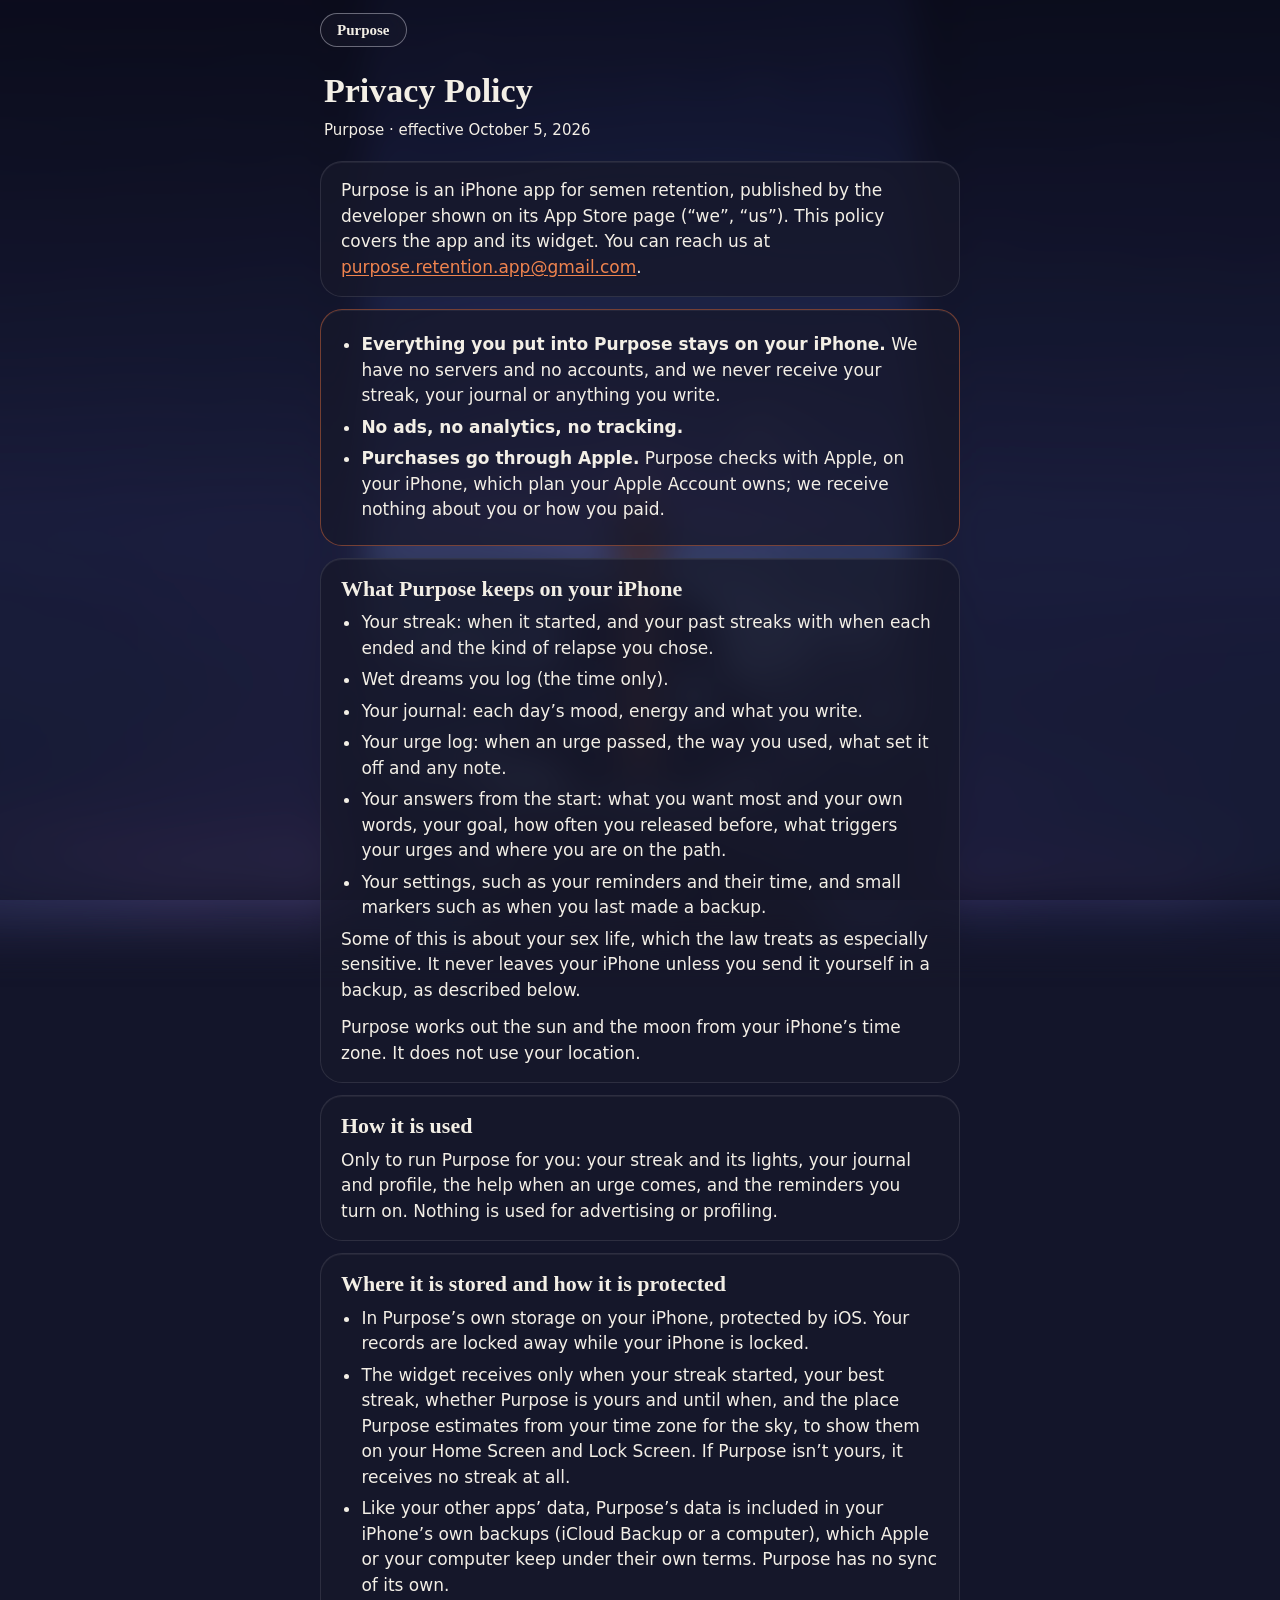
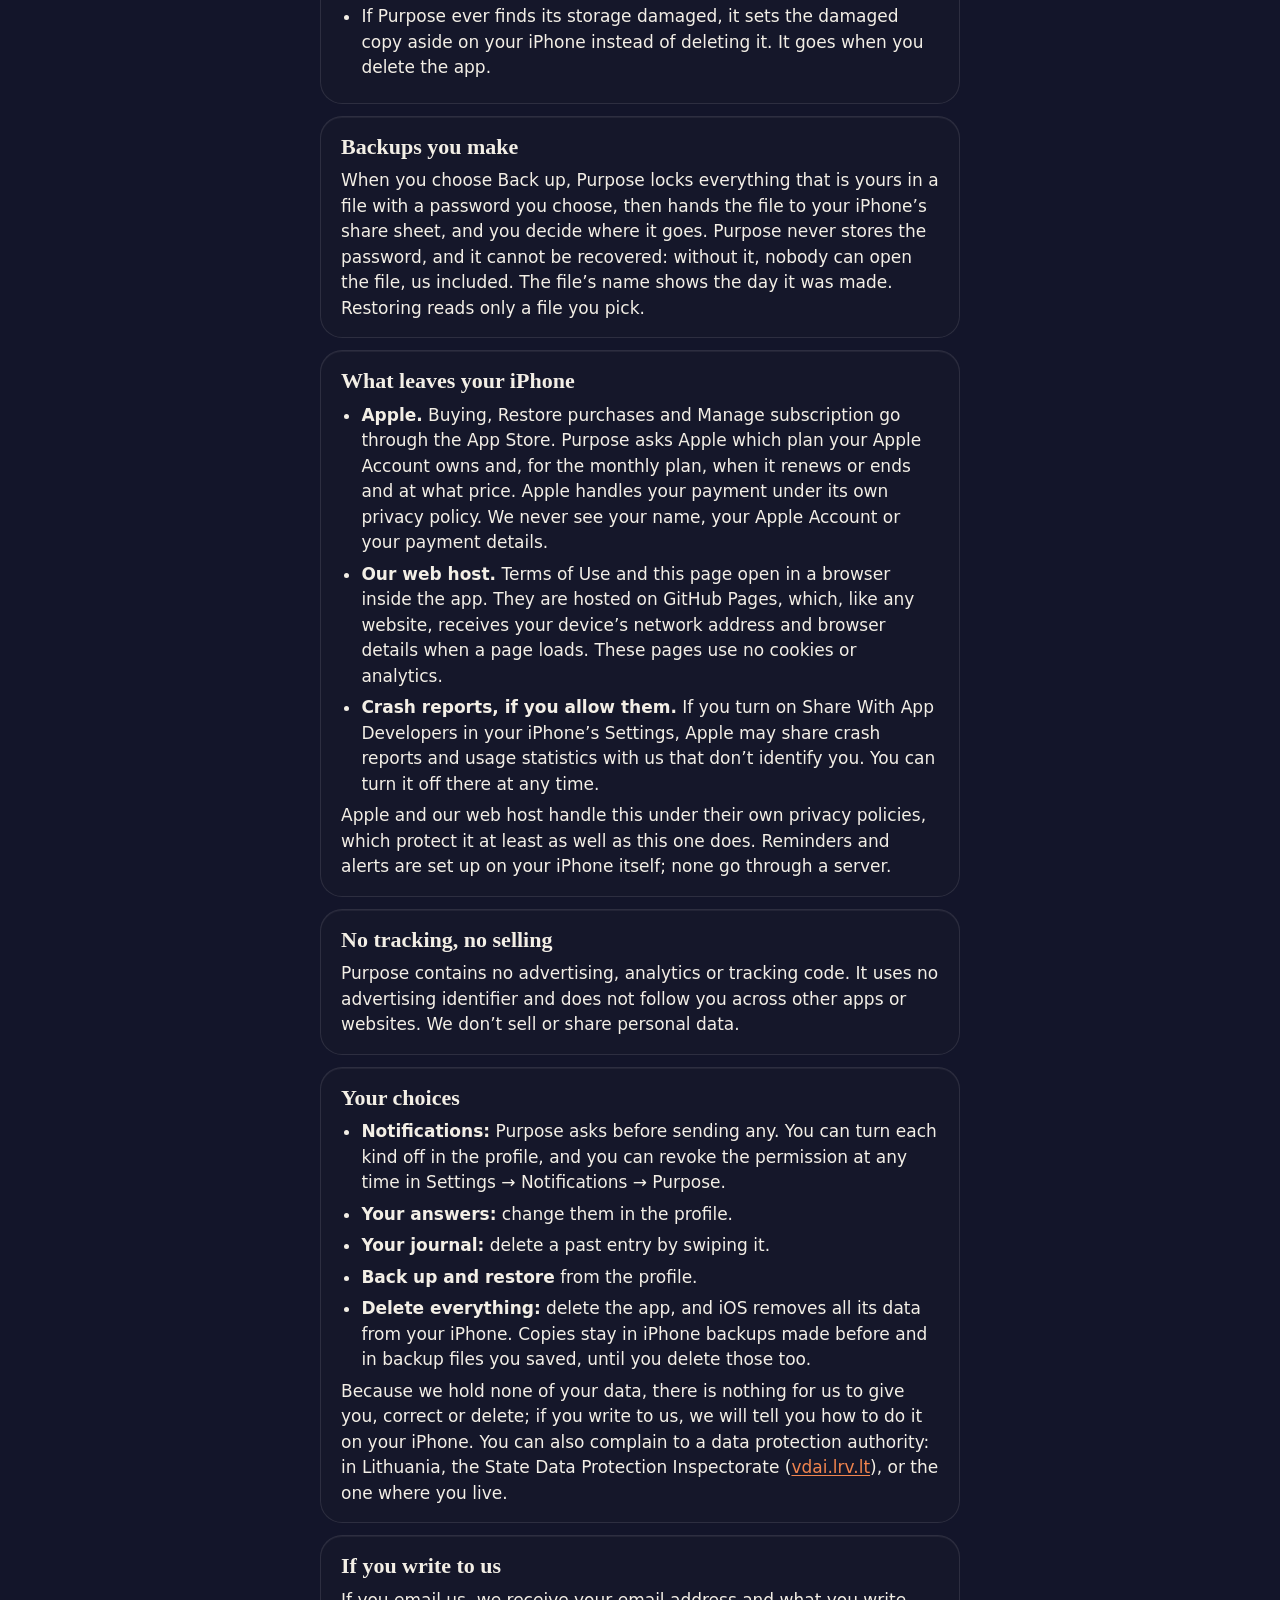
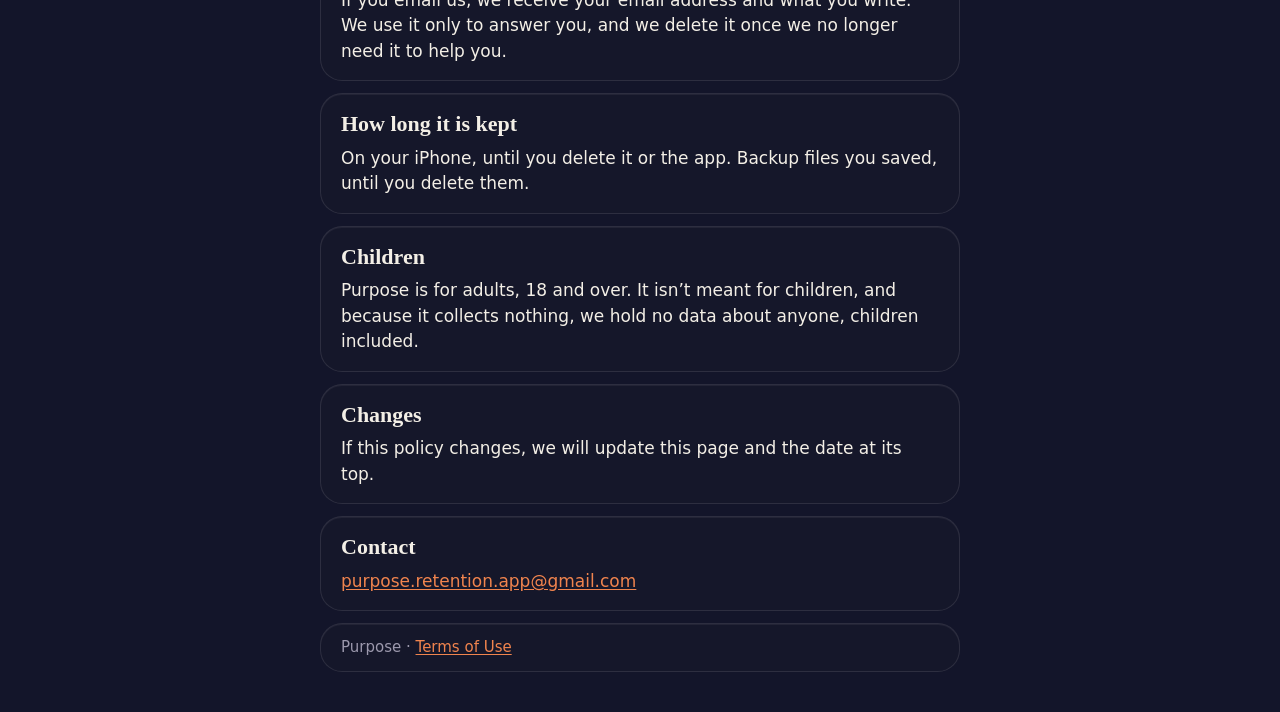
==== privacy.html @ eb676a59 "Purpose's website: home, Terms of Use and Privacy Policy" ====
<!doctype html>
<html lang="en">
<head>
<meta charset="utf-8">
<meta name="viewport" content="width=device-width, initial-scale=1, viewport-fit=cover">
<meta name="referrer" content="no-referrer">
<meta http-equiv="Content-Security-Policy" content="default-src 'none'; img-src 'self'; style-src 'self'; script-src 'self'; base-uri 'none'; form-action 'none'">
<meta name="theme-color" content="#9FC0E3">
<title>Privacy Policy · Purpose</title>
<link rel="stylesheet" href="assets/site.css">
<script src="assets/time.js"></script>
<script type="module" src="assets/still.js"></script>
</head>
<body>
<div class="scene scene--frosted" aria-hidden="true"></div>
<div class="frost" aria-hidden="true"></div>
<header class="page-top"><a class="capsule capsule--name" href="./"><span>Purpose</span></a></header>
<main class="page">
<h1>Privacy Policy</h1>
<p class="date">Purpose · effective October 5, 2026</p>

<div class="stack">
<div class="card">
<p>Purpose is an iPhone app for semen retention, published by the developer shown on its App Store page
(“we”, “us”). This policy covers the app and its widget. You can reach us at
<a href="mailto:purpose.retention.app@gmail.com">purpose.retention.app@gmail.com</a>.</p>
</div>

<div class="card card--accent">
<ul>
  <li><strong>Everything you put into Purpose stays on your iPhone.</strong> We have no servers and no accounts, and we
  never receive your streak, your journal or anything you write.</li>
  <li><strong>No ads, no analytics, no tracking.</strong></li>
  <li><strong>Purchases go through Apple.</strong> Purpose checks with Apple, on your iPhone, which plan your Apple
  Account owns; we receive nothing about you or how you paid.</li>
</ul>
</div>

<section class="card">
<h2>What Purpose keeps on your iPhone</h2>
<ul>
  <li>Your streak: when it started, and your past streaks with when each ended and the kind of relapse you chose.</li>
  <li>Wet dreams you log (the time only).</li>
  <li>Your journal: each day’s mood, energy and what you write.</li>
  <li>Your urge log: when an urge passed, the way you used, what set it off and any note.</li>
  <li>Your answers from the start: what you want most and your own words, your goal, how often you released before,
  what triggers your urges and where you are on the path.</li>
  <li>Your settings, such as your reminders and their time, and small markers such as when you last made a backup.</li>
</ul>
<p>Some of this is about your sex life, which the law treats as especially sensitive. It never leaves your iPhone unless
you send it yourself in a backup, as described below.</p>
<p>Purpose works out the sun and the moon from your iPhone’s time zone. It does not use your location.</p>
</section>

<section class="card">
<h2>How it is used</h2>
<p>Only to run Purpose for you: your streak and its lights, your journal and profile, the help when an urge comes, and
the reminders you turn on. Nothing is used for advertising or profiling.</p>
</section>

<section class="card">
<h2>Where it is stored and how it is protected</h2>
<ul>
  <li>In Purpose’s own storage on your iPhone, protected by iOS. Your records are locked away while your iPhone is
  locked.</li>
  <li>The widget receives only when your streak started, your best streak, whether Purpose is yours and until when,
  and the place Purpose estimates from your time zone for the sky, to show them on your Home Screen and Lock Screen.
  If Purpose isn’t yours, it receives no streak at all.</li>
  <li>Like your other apps’ data, Purpose’s data is included in your iPhone’s own backups (iCloud Backup or a computer),
  which Apple or your computer keep under their own terms. Purpose has no sync of its own.</li>
  <li>If Purpose ever finds its storage damaged, it sets the damaged copy aside on your iPhone instead of deleting it.
  It goes when you delete the app.</li>
</ul>
</section>

<section class="card">
<h2>Backups you make</h2>
<p>When you choose Back up, Purpose locks everything that is yours in a file with a password you choose, then hands the
file to your iPhone’s share sheet, and you decide where it goes. Purpose never stores the password, and it cannot be
recovered: without it, nobody can open the file, us included. The file’s name shows the day it was made. Restoring
reads only a file you pick.</p>
</section>

<section class="card">
<h2>What leaves your iPhone</h2>
<ul>
  <li><strong>Apple.</strong> Buying, Restore purchases and Manage subscription go through the App Store. Purpose asks
  Apple which plan your Apple Account owns and, for the monthly plan, when it renews or ends and at what price. Apple
  handles your payment under its own privacy policy. We never see your name, your Apple Account or your payment
  details.</li>
  <li><strong>Our web host.</strong> Terms of Use and this page open in a browser inside the app. They are hosted on
  GitHub Pages, which, like any website, receives your device’s network address and browser details when a page loads.
  These pages use no cookies or analytics.</li>
  <li><strong>Crash reports, if you allow them.</strong> If you turn on Share With App Developers in your iPhone’s
  Settings, Apple may share crash reports and usage statistics with us that don’t identify you. You can turn it off
  there at any time.</li>
</ul>
<p>Apple and our web host handle this under their own privacy policies, which protect it at least as well as this one
does. Reminders and alerts are set up on your iPhone itself; none go through a server.</p>
</section>

<section class="card">
<h2>No tracking, no selling</h2>
<p>Purpose contains no advertising, analytics or tracking code. It uses no advertising identifier and does not follow
you across other apps or websites. We don’t sell or share personal data.</p>
</section>

<section class="card">
<h2>Your choices</h2>
<ul>
  <li><strong>Notifications:</strong> Purpose asks before sending any. You can turn each kind off in the profile, and
  you can revoke the permission at any time in Settings → Notifications → Purpose.</li>
  <li><strong>Your answers:</strong> change them in the profile.</li>
  <li><strong>Your journal:</strong> delete a past entry by swiping it.</li>
  <li><strong>Back up and restore</strong> from the profile.</li>
  <li><strong>Delete everything:</strong> delete the app, and iOS removes all its data from your iPhone. Copies stay in
  iPhone backups made before and in backup files you saved, until you delete those too.</li>
</ul>
<p>Because we hold none of your data, there is nothing for us to give you, correct or delete; if you write to us, we will
tell you how to do it on your iPhone. You can also complain to a data protection authority: in Lithuania, the State Data
Protection Inspectorate (<a href="https://vdai.lrv.lt">vdai.lrv.lt</a>), or the one where you live.</p>
</section>

<section class="card">
<h2>If you write to us</h2>
<p>If you email us, we receive your email address and what you write. We use it only to answer you, and we delete it
once we no longer need it to help you.</p>
</section>

<section class="card">
<h2>How long it is kept</h2>
<p>On your iPhone, until you delete it or the app. Backup files you saved, until you delete them.</p>
</section>

<section class="card">
<h2>Children</h2>
<p>Purpose is for adults, 18 and over. It isn’t meant for children, and because it collects nothing, we hold no data
about anyone, children included.</p>
</section>

<section class="card">
<h2>Changes</h2>
<p>If this policy changes, we will update this page and the date at its top.</p>
</section>

<section class="card">
<h2>Contact</h2>
<p><a href="mailto:purpose.retention.app@gmail.com">purpose.retention.app@gmail.com</a></p>
</section>

<footer class="card card--foot">Purpose · <a href="terms">Terms of Use</a></footer>
</div>
</main>
</body>
</html>
---- assets/site.css ----
/* Purpose's pages: the app's scene behind, its glass and its type over it (PurposeDesign/Style). The tone follows
   the scene's time of day, set on <html> by time.js, not the system's appearance: light at dawn and by day, dark at
   dusk and at night. */

:root {
  --serif: ui-serif, "New York", Georgia, "Times New Roman", serif;
  --sans: -apple-system, BlinkMacSystemFont, system-ui, "Segoe UI", "Helvetica Neue", Arial, sans-serif;
  /* Palette.Tone: the interface's colours. */
  --text: #1c1b27;
  --muted: #5c596b;
  /* Links: the app's ember, deepened so 17px text keeps 4.5:1 on the glass over any part of the scene. */
  --link: #a4441a;
  --surface: #fbf8f2;
  --hairline: rgba(0, 0, 0, 0.08);
  /* Text set straight on the painting, and its soft glow (Palette.paintingInk, paintingShadow). */
  --ink: #10121f;
  --ink-glow: rgba(255, 255, 255, 0.6);
  /* The frost over the scene (the panels' ultraThinMaterial), the cards (purposeCard) and the small capsules. */
  --frost: rgba(243, 238, 228, 0.42);
  /* The home page's panel carries words straight on its frost, so it is tinted more deeply. */
  --panel: rgba(243, 238, 228, 0.62);
  --card: rgba(251, 248, 242, 0.78);
  --card-rim: rgba(255, 255, 255, 0.55);
  --accent-edge: rgba(194, 80, 27, 0.35);
  --capsule: rgba(255, 255, 255, 0.55);
  --capsule-hover: rgba(255, 255, 255, 0.72);
  --capsule-edge: rgba(60, 60, 67, 0.45);
  /* The sky before its art has loaded: top, horizon, ground. */
  --sky-top: #9fc0e3;
  --sky-low: #e0cfb4;
  --ground: #2a2723;
  color-scheme: light;
}

:root[data-tone="dark"] {
  --text: #f3efe6;
  --muted: #9c99ad;
  --link: #f0844e;
  --surface: #17182b;
  --hairline: rgba(255, 255, 255, 0.1);
  --ink: #fff;
  --ink-glow: rgba(0, 0, 0, 0.35);
  --frost: rgba(10, 11, 22, 0.45);
  --panel: rgba(10, 11, 22, 0.62);
  --card: rgba(23, 24, 43, 0.76);
  --card-rim: rgba(255, 255, 255, 0.06);
  --accent-edge: rgba(232, 112, 58, 0.45);
  --capsule: rgba(30, 30, 40, 0.42);
  --capsule-hover: rgba(50, 50, 64, 0.6);
  --capsule-edge: rgba(235, 235, 245, 0.4);
  --ground: #0a0b16;
  color-scheme: dark;
}

:root[data-phase="dawn"] { --sky-top: #6675ae; --sky-low: #daae9c; }
:root[data-phase="dusk"] { --sky-top: #47416e; --sky-low: #d9906a; }
:root[data-phase="night"] { --sky-top: #13152a; --sky-low: #565592; }

@media (prefers-reduced-transparency: reduce) {
  :root { --card: var(--surface); --frost: var(--surface); --panel: var(--surface); }
}

* { box-sizing: border-box; }

html {
  background: var(--sky-top);
  -webkit-text-size-adjust: 100%;
  scroll-behavior: smooth;
}

body {
  margin: 0;
  color: var(--text);
  font: 17px/1.5 var(--sans);
}

a { color: var(--link); text-underline-offset: 2px; }

:focus-visible { outline: 2px solid var(--text); outline-offset: 3px; border-radius: 4px; }

/* The scene, fixed behind everything; time.js and scene.js fill it. */

.scene {
  position: fixed;
  top: 0;
  left: 0;
  width: 100%;
  height: 100vh;
  height: 100lvh;
  overflow: hidden;
  isolation: isolate;
  pointer-events: none;
  background: linear-gradient(var(--sky-top), var(--sky-low) 58%, var(--ground));
}

.scene__layers { position: absolute; inset: 0; opacity: 0; transition: opacity 0.6s ease; }
.scene.is-ready .scene__layers { opacity: 1; }
.scene canvas { position: absolute; display: block; }
.scene__veil { position: absolute; inset: 0; background: #000; opacity: 0; }
/* His points, the light above his head and the motes are added to the scene as light, as in the app. */
.scene__glow { mix-blend-mode: screen; mix-blend-mode: plus-lighter; }

/* Terms and Privacy: the scene frosted over, as under the app's panels. */
.scene--frosted { filter: blur(16px) saturate(1.3); transform: scale(1.1); }
.frost { position: fixed; inset: 0; background: var(--frost); }

main, .page-top { position: relative; }

/* Glass. */

.card {
  margin: 0;
  padding: 16px 20px;
  border: 1px solid var(--hairline);
  border-radius: 22px;
  background: var(--card);
  box-shadow: inset 0 1px 0 var(--card-rim);
}
.card > :first-child { margin-top: 0; }
.card > :last-child { margin-bottom: 0; }
.card--accent { border-color: var(--accent-edge); }
.card--foot { padding: 12px 20px; color: var(--muted); font-size: 15px; }

.stack { display: grid; gap: 12px; max-width: 680px; margin: 0 auto; }

.capsule {
  display: inline-flex;
  align-items: center;
  min-height: 44px;
  color: var(--text);
  font: 600 13px/1.2 var(--sans);
  text-decoration: none;
}
.capsule span {
  padding: 7px 16px;
  border: 1px solid var(--capsule-edge);
  border-radius: 999px;
  background: var(--capsule);
  -webkit-backdrop-filter: blur(20px) saturate(1.8);
  backdrop-filter: blur(20px) saturate(1.8);
}
.capsule:hover span { background: var(--capsule-hover); }
.capsule:focus-visible { outline: none; }
.capsule:focus-visible span { outline: 2px solid var(--text); outline-offset: 2px; }

/* Type. */

h1, h2 { font-family: var(--serif); line-height: 1.25; }
h2 { margin: 0 0 8px; font-size: 22px; font-weight: 600; }
p { margin: 0 0 12px; }
ul { margin: 0; padding-left: 1.2em; }
li { margin: 6px 0; }

/* Home: the name over the sky, the links over the rock, the support below. */

.hero {
  display: flex;
  flex-direction: column;
  align-items: center;
  justify-content: space-between;
  min-height: 100vh;
  min-height: 100svh;
  padding: calc(env(safe-area-inset-top) + 34px) max(16px, env(safe-area-inset-right))
    calc(env(safe-area-inset-bottom) + 14px) max(16px, env(safe-area-inset-left));
  color: var(--ink);
  text-align: center;
}
/* Never wider than the scene's column on a wide screen (the plate is 1536 / 2752 as wide as it is tall). */
.hero__words {
  max-width: min(30rem, 55.8vh);
  max-width: min(30rem, 55.8lvh);
  text-shadow: 0 1px 10px var(--ink-glow);
}
.hero__title,
.hero__line { padding: 0 24px; }
.hero__title { margin: 0; font-size: 56px; font-weight: 700; line-height: 1.1; }
.hero__line { margin: 10px 0 0; font: italic 20px/1.35 var(--serif); text-wrap: balance; }
.hero__links { display: flex; flex-wrap: wrap; justify-content: center; gap: 0 10px; }

.gathering .hero__words,
.gathering .hero__links {
  opacity: 0;
  transform: translateY(6px);
  transition: opacity 0.9s ease, transform 0.9s ease;
}
.gathering .hero__links { transition-delay: 0.35s; }
.gathering.revealed .hero__words,
.gathering.revealed .hero__links { opacity: 1; transform: none; }
/* Reached by the keyboard before the opening ends, the links show at once. */
.gathering .hero__links:focus-within { opacity: 1; transform: none; transition: none; }

/* Below the opening, everything sits on one frosted panel over the scene, as the app's panels do. */
.panel {
  padding: 28px max(20px, env(safe-area-inset-right)) calc(env(safe-area-inset-bottom) + 40px)
    max(20px, env(safe-area-inset-left));
  border-top: 1px solid var(--hairline);
  border-radius: 28px 28px 0 0;
  background: var(--panel);
  -webkit-backdrop-filter: blur(24px) saturate(1.4);
  backdrop-filter: blur(24px) saturate(1.4);
}

/* Terms and Privacy. */

.page-top {
  max-width: 680px;
  margin: 0 auto;
  padding: calc(env(safe-area-inset-top) + 8px) max(20px, env(safe-area-inset-right)) 0
    max(20px, env(safe-area-inset-left));
}
.capsule--name { font: 600 15px/1.2 var(--serif); }
.page {
  max-width: 680px;
  margin: 0 auto;
  padding: 0 max(20px, env(safe-area-inset-right)) calc(env(safe-area-inset-bottom) + 40px)
    max(20px, env(safe-area-inset-left));
}
.page h1 { margin: 18px 4px 6px; font-size: 34px; font-weight: 700; }
.page .date { margin: 0 4px 20px; font-size: 15px; }

/* The smallest phones: the three links still fit on one line, over the rock. */
@media (max-width: 359px) {
  .hero { padding-left: 8px; padding-right: 8px; }
  .hero__links { gap: 0 6px; }
  .capsule span { padding: 7px 12px; }
}

@media (max-height: 560px) {
  .hero__title { font-size: 40px; }
  .hero__line { font-size: 17px; }
}

@media (prefers-reduced-motion: reduce) {
  html { scroll-behavior: auto; }
  .scene__layers { transition: none; }
}
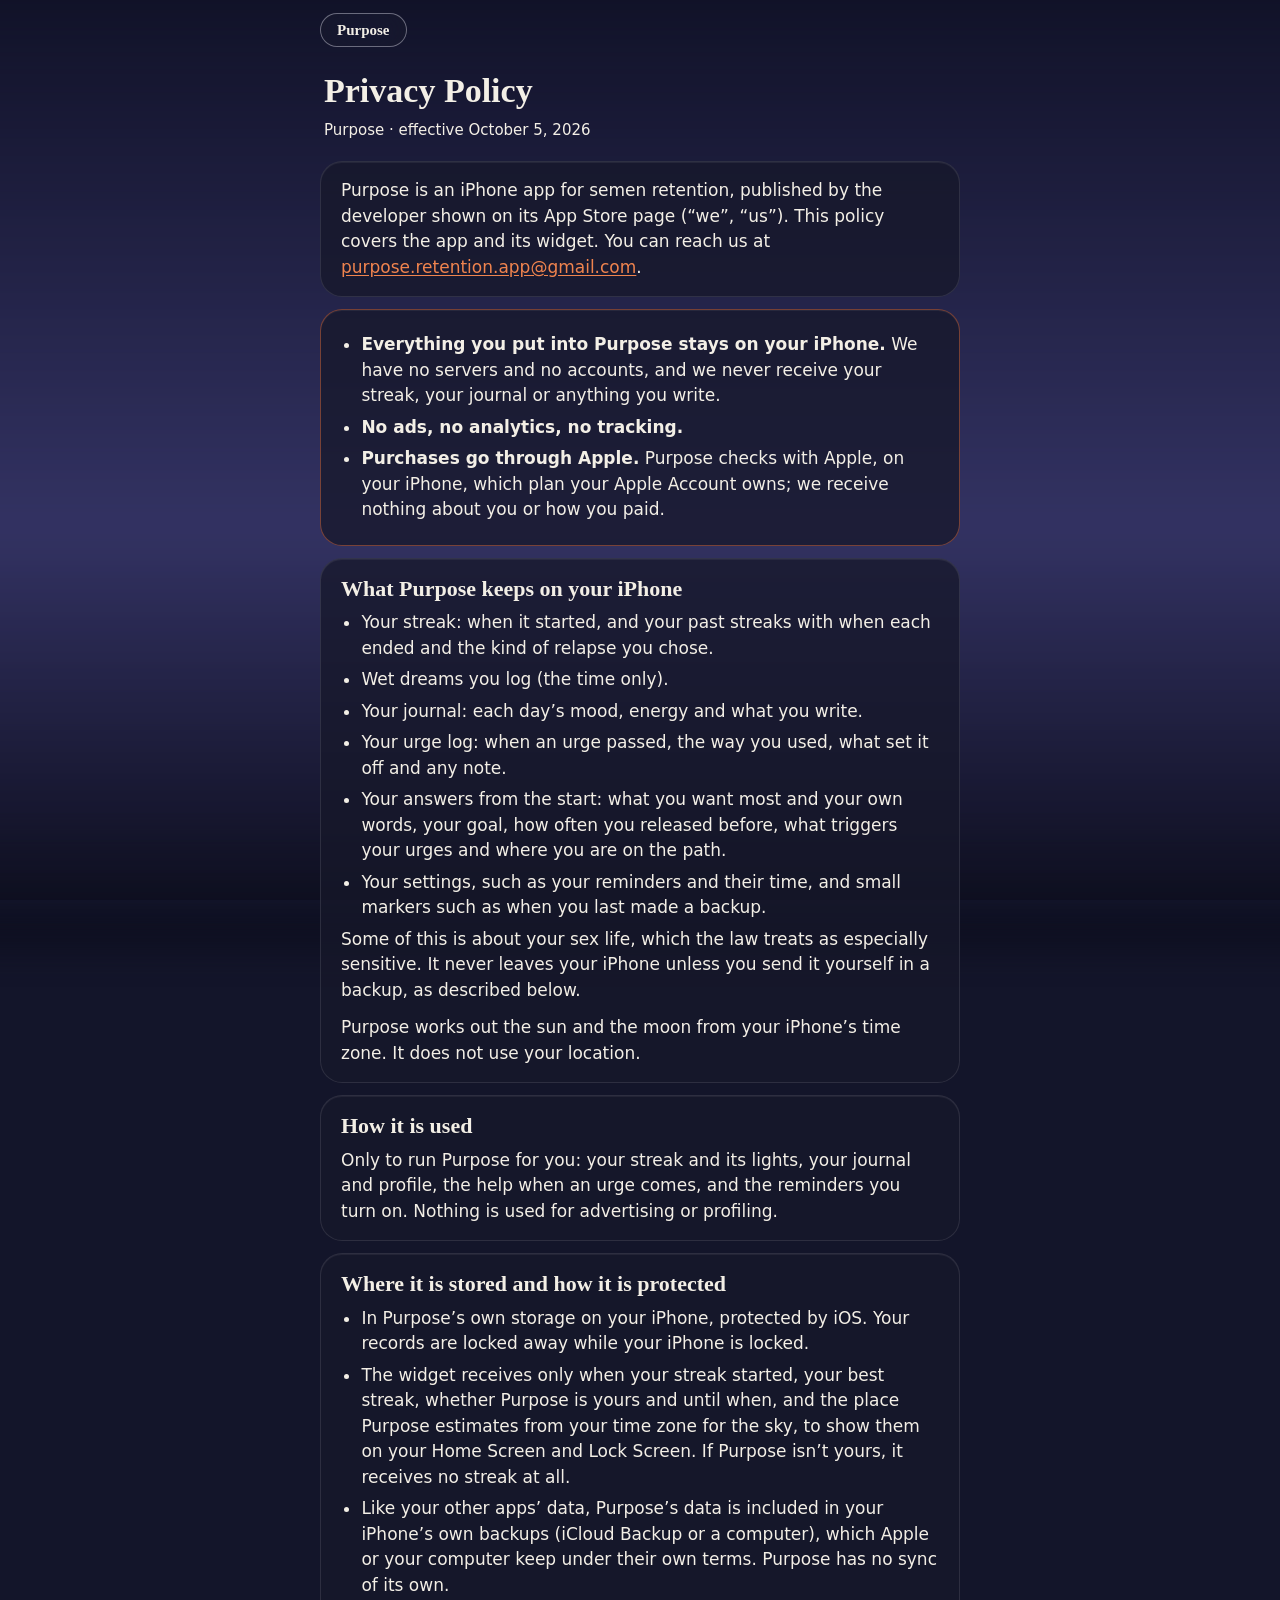
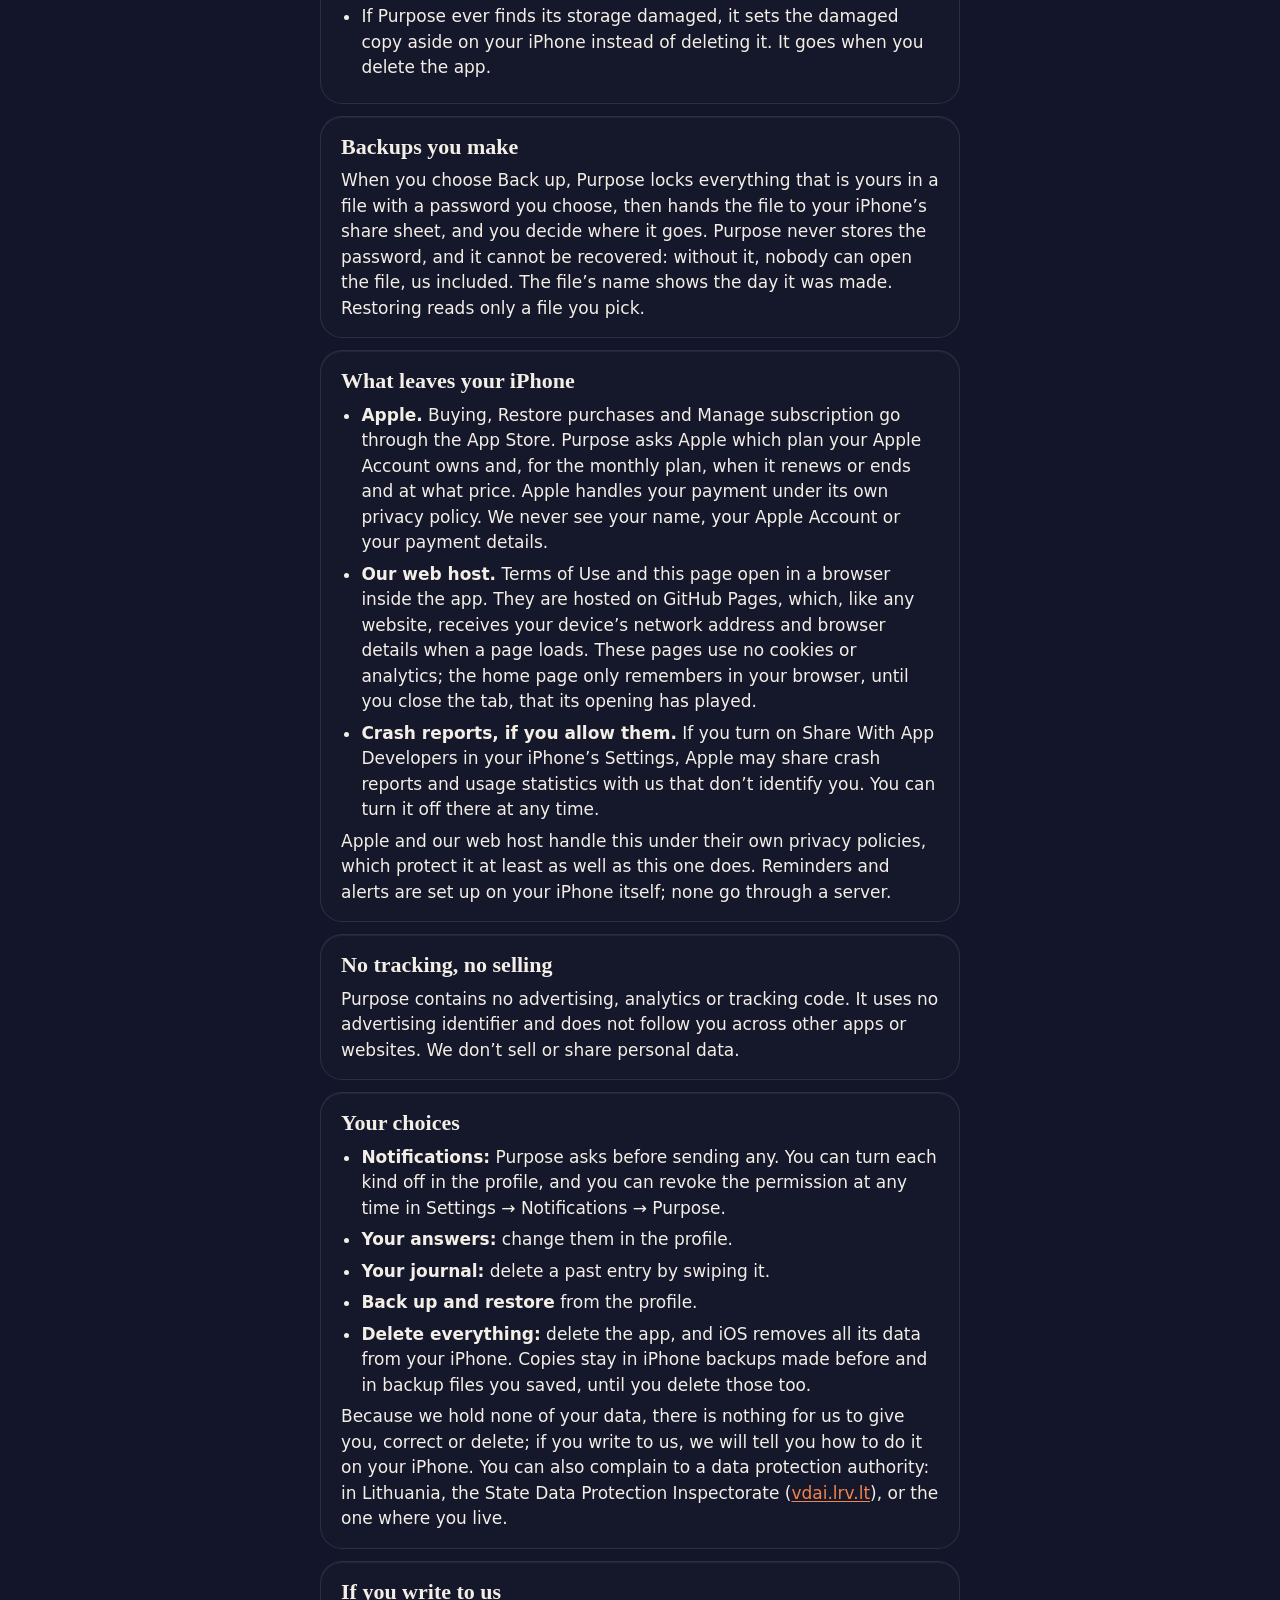
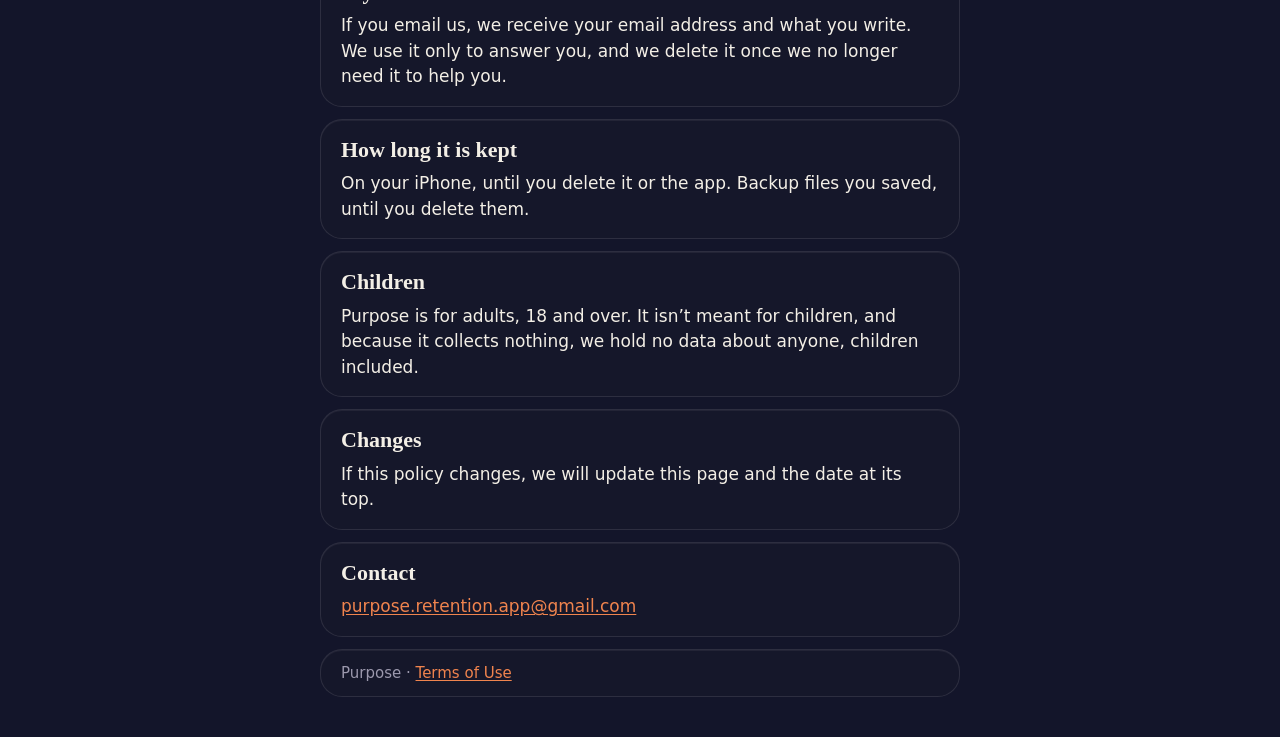
==== commit 0067477e: "Privacy: the home page remembers its opening for the tab" ====
--- a/privacy.html
+++ b/privacy.html
@@ -90,7 +90,8 @@
   details.</li>
   <li><strong>Our web host.</strong> Terms of Use and this page open in a browser inside the app. They are hosted on
   GitHub Pages, which, like any website, receives your device’s network address and browser details when a page loads.
-  These pages use no cookies or analytics.</li>
+  These pages use no cookies or analytics; the home page only remembers in your browser, until you close the tab, that
+  its opening has played.</li>
   <li><strong>Crash reports, if you allow them.</strong> If you turn on Share With App Developers in your iPhone’s
   Settings, Apple may share crash reports and usage statistics with us that don’t identify you. You can turn it off
   there at any time.</li>
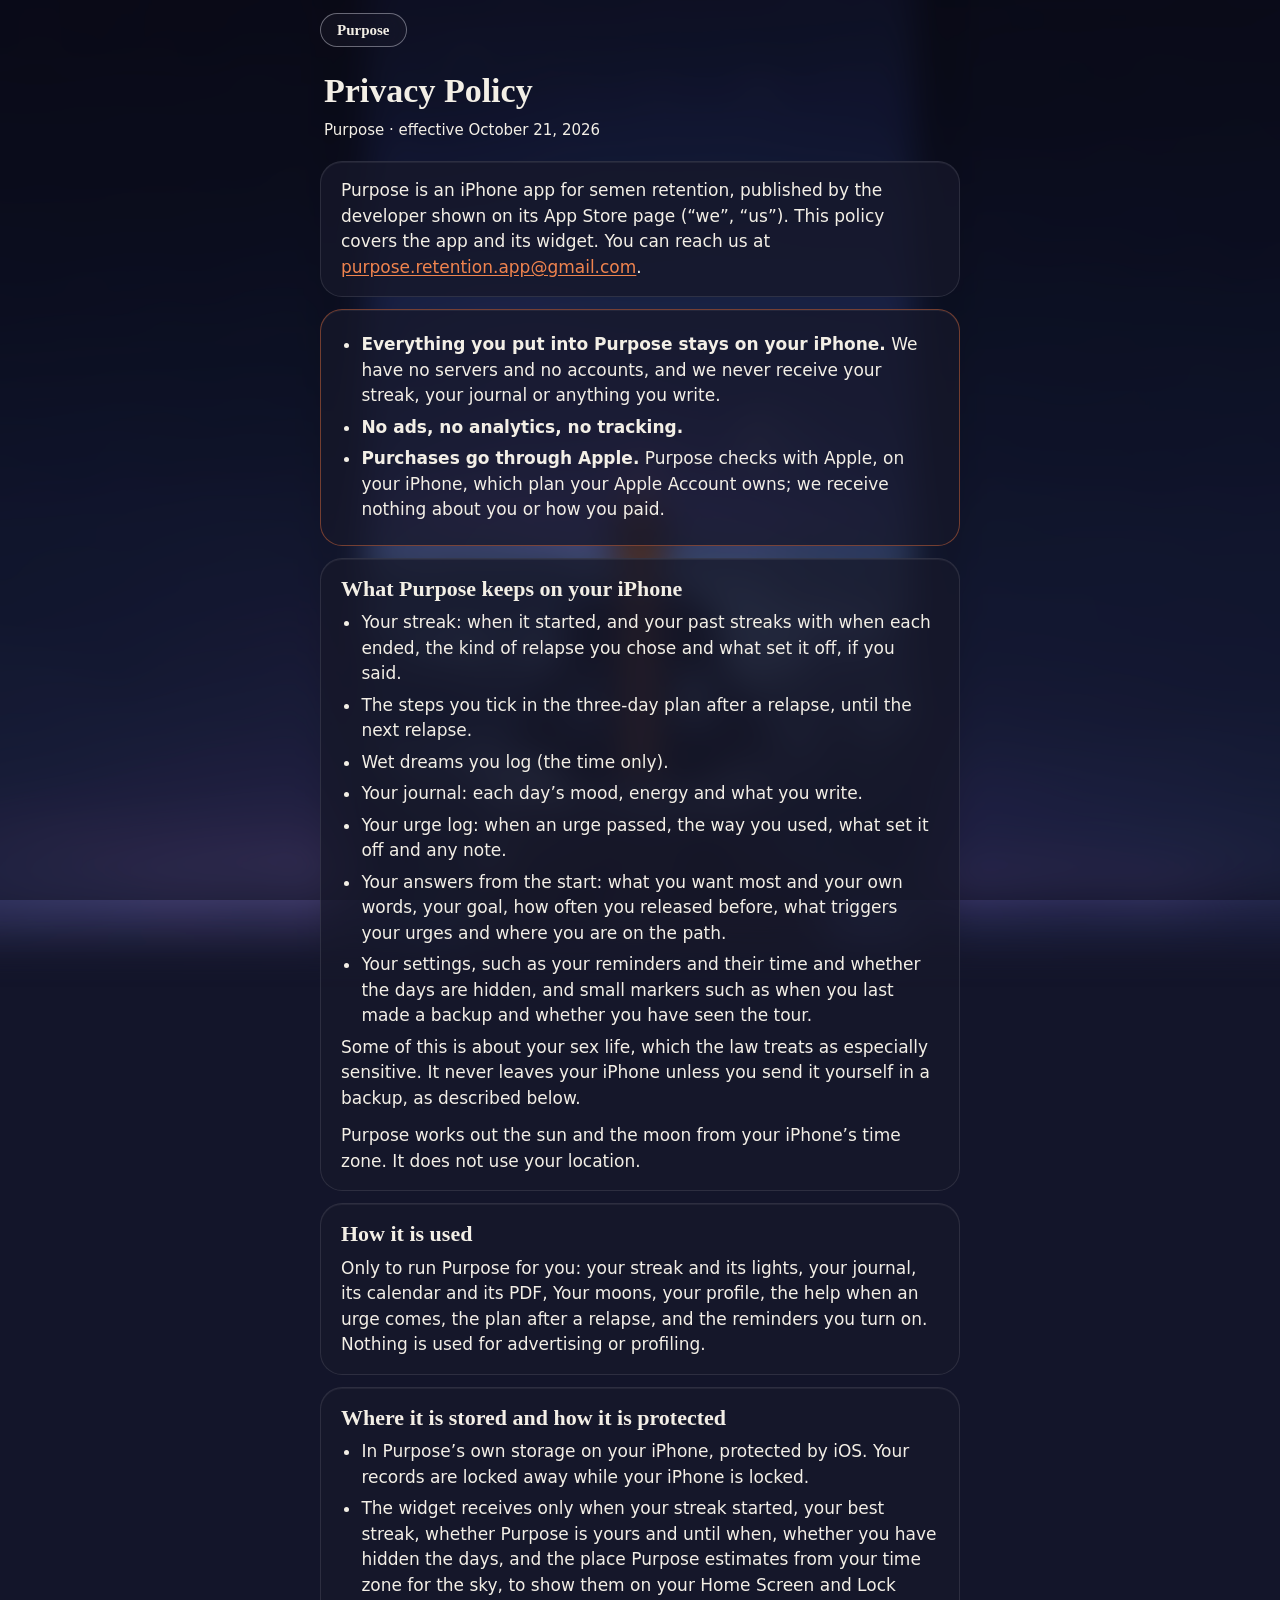
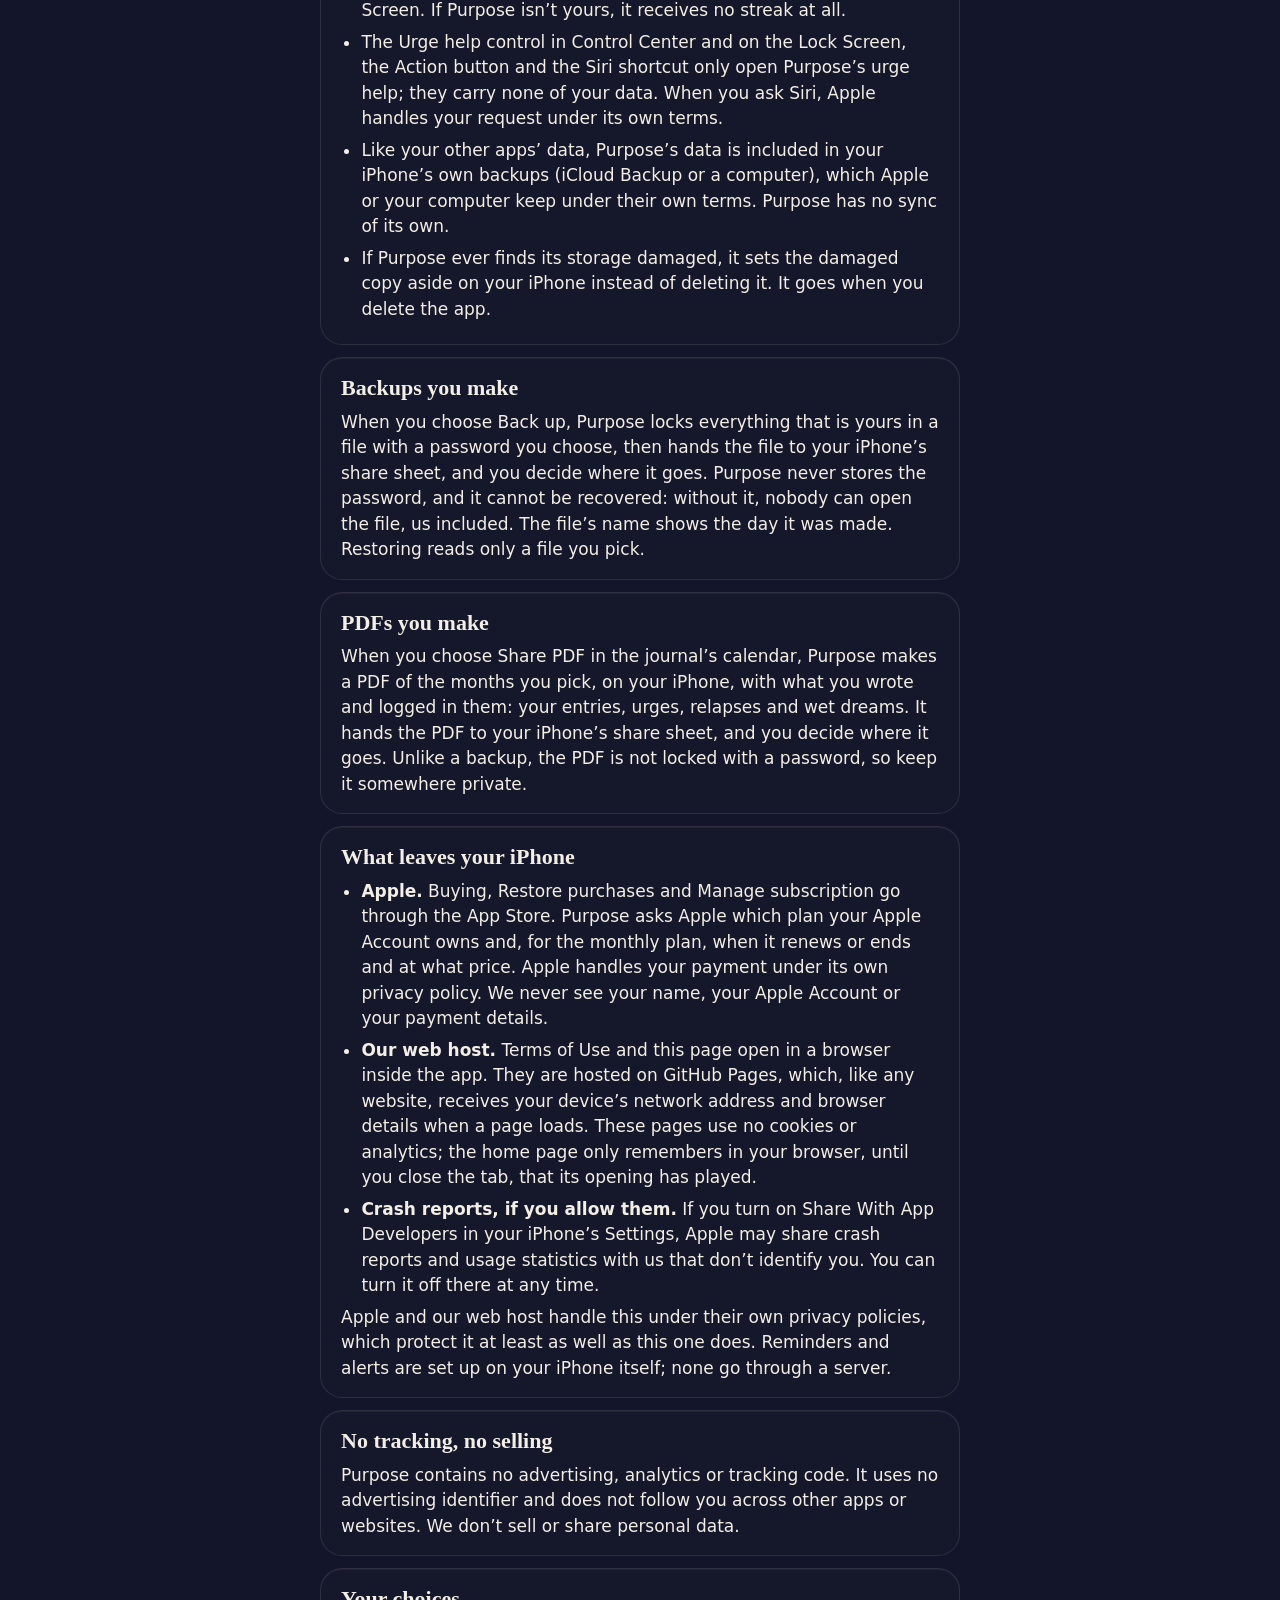
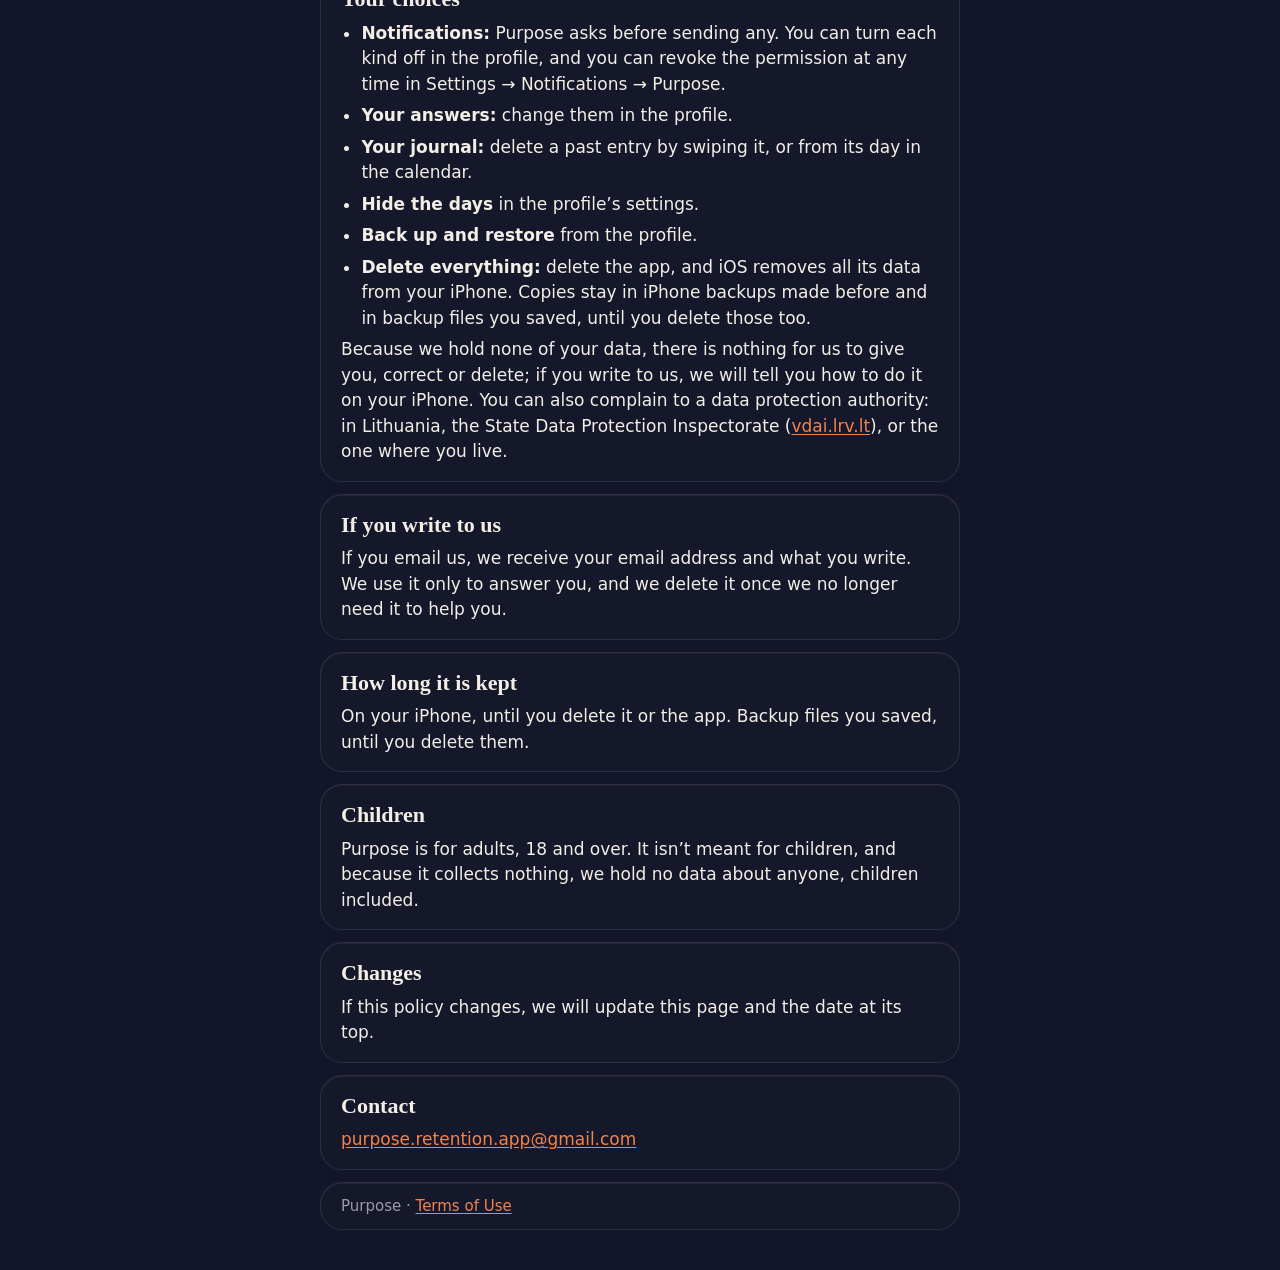
==== commit 12b255cb: "What build 3 adds: your moons, the plan after a fall, the calendar, hidden days The home page shows " ====
--- a/privacy.html
+++ b/privacy.html
@@ -17,7 +17,7 @@
 <header class="page-top"><a class="capsule capsule--name" href="./"><span>Purpose</span></a></header>
 <main class="page">
 <h1>Privacy Policy</h1>
-<p class="date">Purpose · effective October 5, 2026</p>
+<p class="date">Purpose · effective October 21, 2026</p>
 
 <div class="stack">
 <div class="card">
@@ -39,13 +39,16 @@
 <section class="card">
 <h2>What Purpose keeps on your iPhone</h2>
 <ul>
-  <li>Your streak: when it started, and your past streaks with when each ended and the kind of relapse you chose.</li>
+  <li>Your streak: when it started, and your past streaks with when each ended, the kind of relapse you chose and what
+  set it off, if you said.</li>
+  <li>The steps you tick in the three-day plan after a relapse, until the next relapse.</li>
   <li>Wet dreams you log (the time only).</li>
   <li>Your journal: each day’s mood, energy and what you write.</li>
   <li>Your urge log: when an urge passed, the way you used, what set it off and any note.</li>
   <li>Your answers from the start: what you want most and your own words, your goal, how often you released before,
   what triggers your urges and where you are on the path.</li>
-  <li>Your settings, such as your reminders and their time, and small markers such as when you last made a backup.</li>
+  <li>Your settings, such as your reminders and their time and whether the days are hidden, and small markers such as
+  when you last made a backup and whether you have seen the tour.</li>
 </ul>
 <p>Some of this is about your sex life, which the law treats as especially sensitive. It never leaves your iPhone unless
 you send it yourself in a backup, as described below.</p>
@@ -54,8 +57,9 @@
 
 <section class="card">
 <h2>How it is used</h2>
-<p>Only to run Purpose for you: your streak and its lights, your journal and profile, the help when an urge comes, and
-the reminders you turn on. Nothing is used for advertising or profiling.</p>
+<p>Only to run Purpose for you: your streak and its lights, your journal, its calendar and its PDF, Your moons, your
+profile, the help when an urge comes, the plan after a relapse, and the reminders you turn on. Nothing is used for
+advertising or profiling.</p>
 </section>
 
 <section class="card">
@@ -64,8 +68,11 @@
   <li>In Purpose’s own storage on your iPhone, protected by iOS. Your records are locked away while your iPhone is
   locked.</li>
   <li>The widget receives only when your streak started, your best streak, whether Purpose is yours and until when,
-  and the place Purpose estimates from your time zone for the sky, to show them on your Home Screen and Lock Screen.
-  If Purpose isn’t yours, it receives no streak at all.</li>
+  whether you have hidden the days, and the place Purpose estimates from your time zone for the sky, to show them on
+  your Home Screen and Lock Screen. If Purpose isn’t yours, it receives no streak at all.</li>
+  <li>The Urge help control in Control Center and on the Lock Screen, the Action button and the Siri shortcut only open
+  Purpose’s urge help; they carry none of your data. When you ask Siri, Apple handles your request under its own
+  terms.</li>
   <li>Like your other apps’ data, Purpose’s data is included in your iPhone’s own backups (iCloud Backup or a computer),
   which Apple or your computer keep under their own terms. Purpose has no sync of its own.</li>
   <li>If Purpose ever finds its storage damaged, it sets the damaged copy aside on your iPhone instead of deleting it.
@@ -79,6 +86,14 @@
 file to your iPhone’s share sheet, and you decide where it goes. Purpose never stores the password, and it cannot be
 recovered: without it, nobody can open the file, us included. The file’s name shows the day it was made. Restoring
 reads only a file you pick.</p>
+</section>
+
+<section class="card">
+<h2>PDFs you make</h2>
+<p>When you choose Share PDF in the journal’s calendar, Purpose makes a PDF of the months you pick, on your iPhone,
+with what you wrote and logged in them: your entries, urges, relapses and wet dreams. It hands the PDF to your
+iPhone’s share sheet, and you decide where it goes. Unlike a backup, the PDF is not locked with a password, so keep it
+somewhere private.</p>
 </section>
 
 <section class="card">
@@ -112,7 +127,8 @@
   <li><strong>Notifications:</strong> Purpose asks before sending any. You can turn each kind off in the profile, and
   you can revoke the permission at any time in Settings → Notifications → Purpose.</li>
   <li><strong>Your answers:</strong> change them in the profile.</li>
-  <li><strong>Your journal:</strong> delete a past entry by swiping it.</li>
+  <li><strong>Your journal:</strong> delete a past entry by swiping it, or from its day in the calendar.</li>
+  <li><strong>Hide the days</strong> in the profile’s settings.</li>
   <li><strong>Back up and restore</strong> from the profile.</li>
   <li><strong>Delete everything:</strong> delete the app, and iOS removes all its data from your iPhone. Copies stay in
   iPhone backups made before and in backup files you saved, until you delete those too.</li>
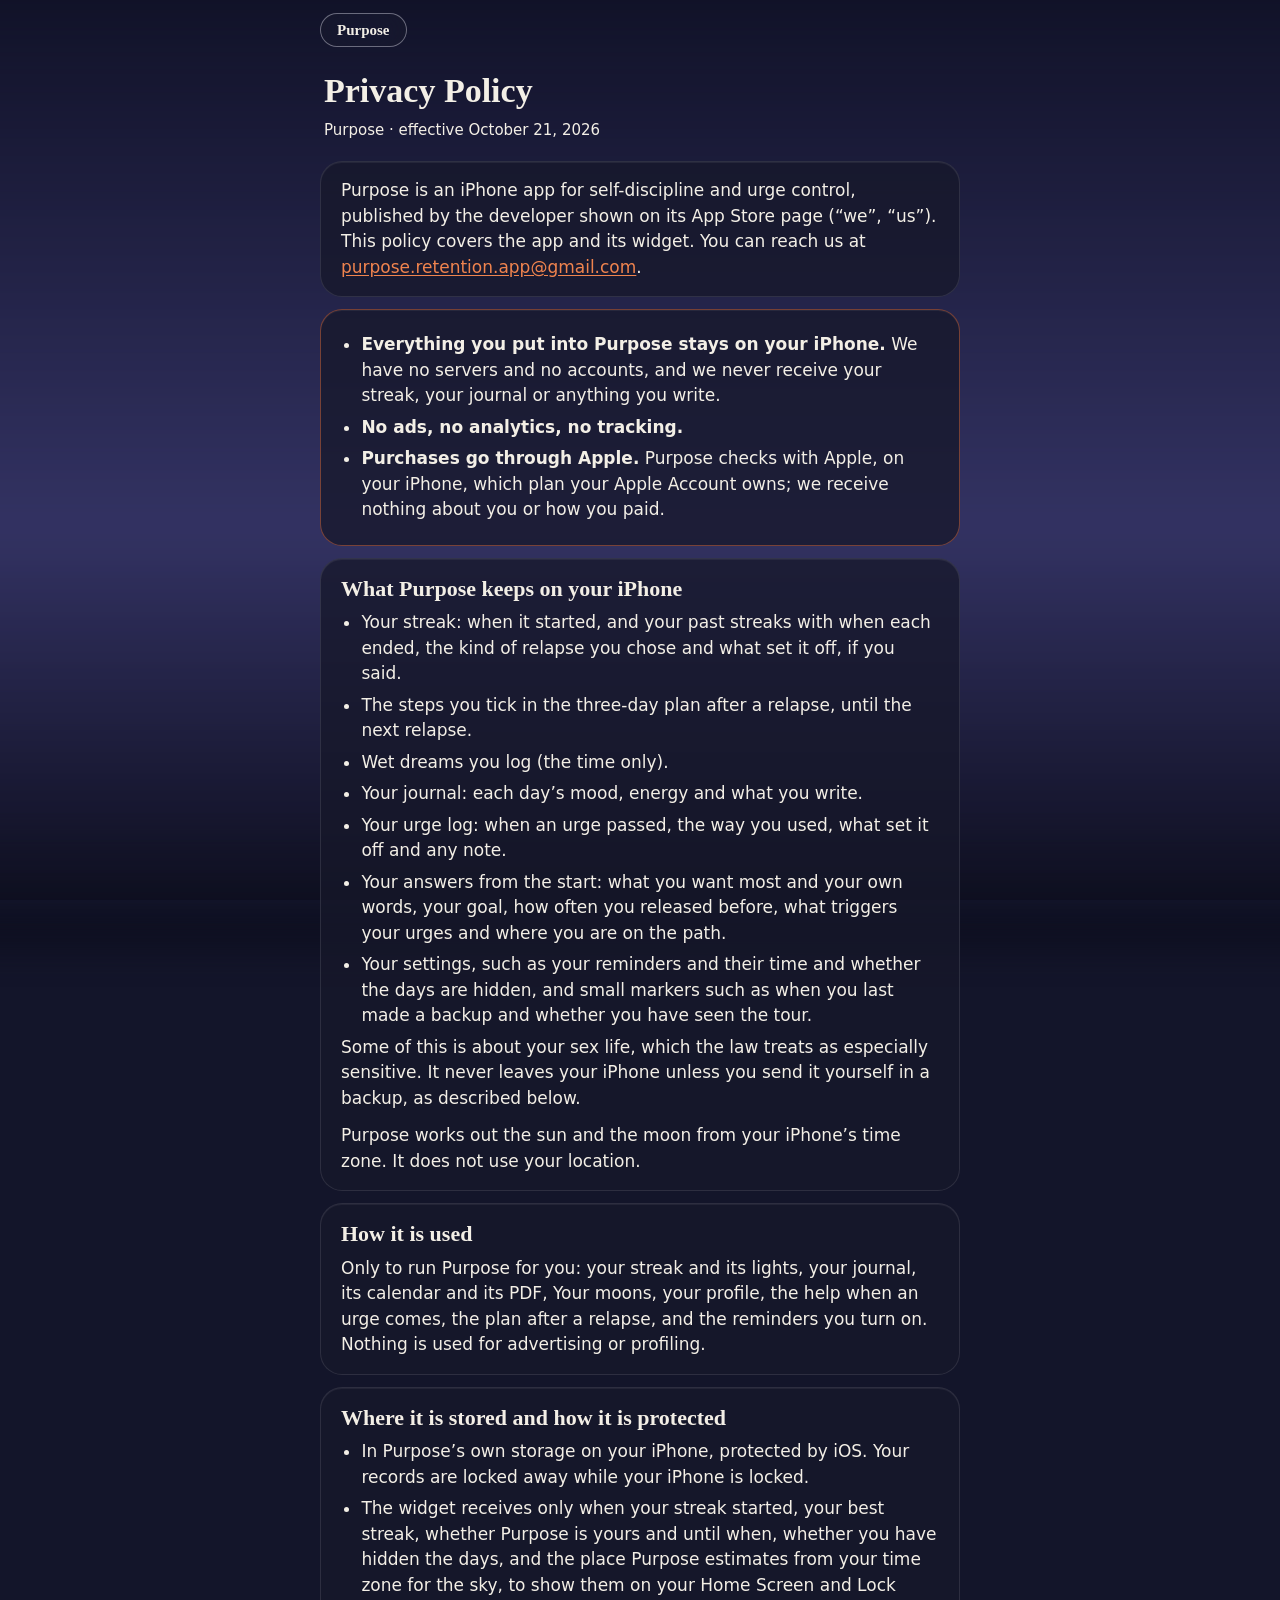
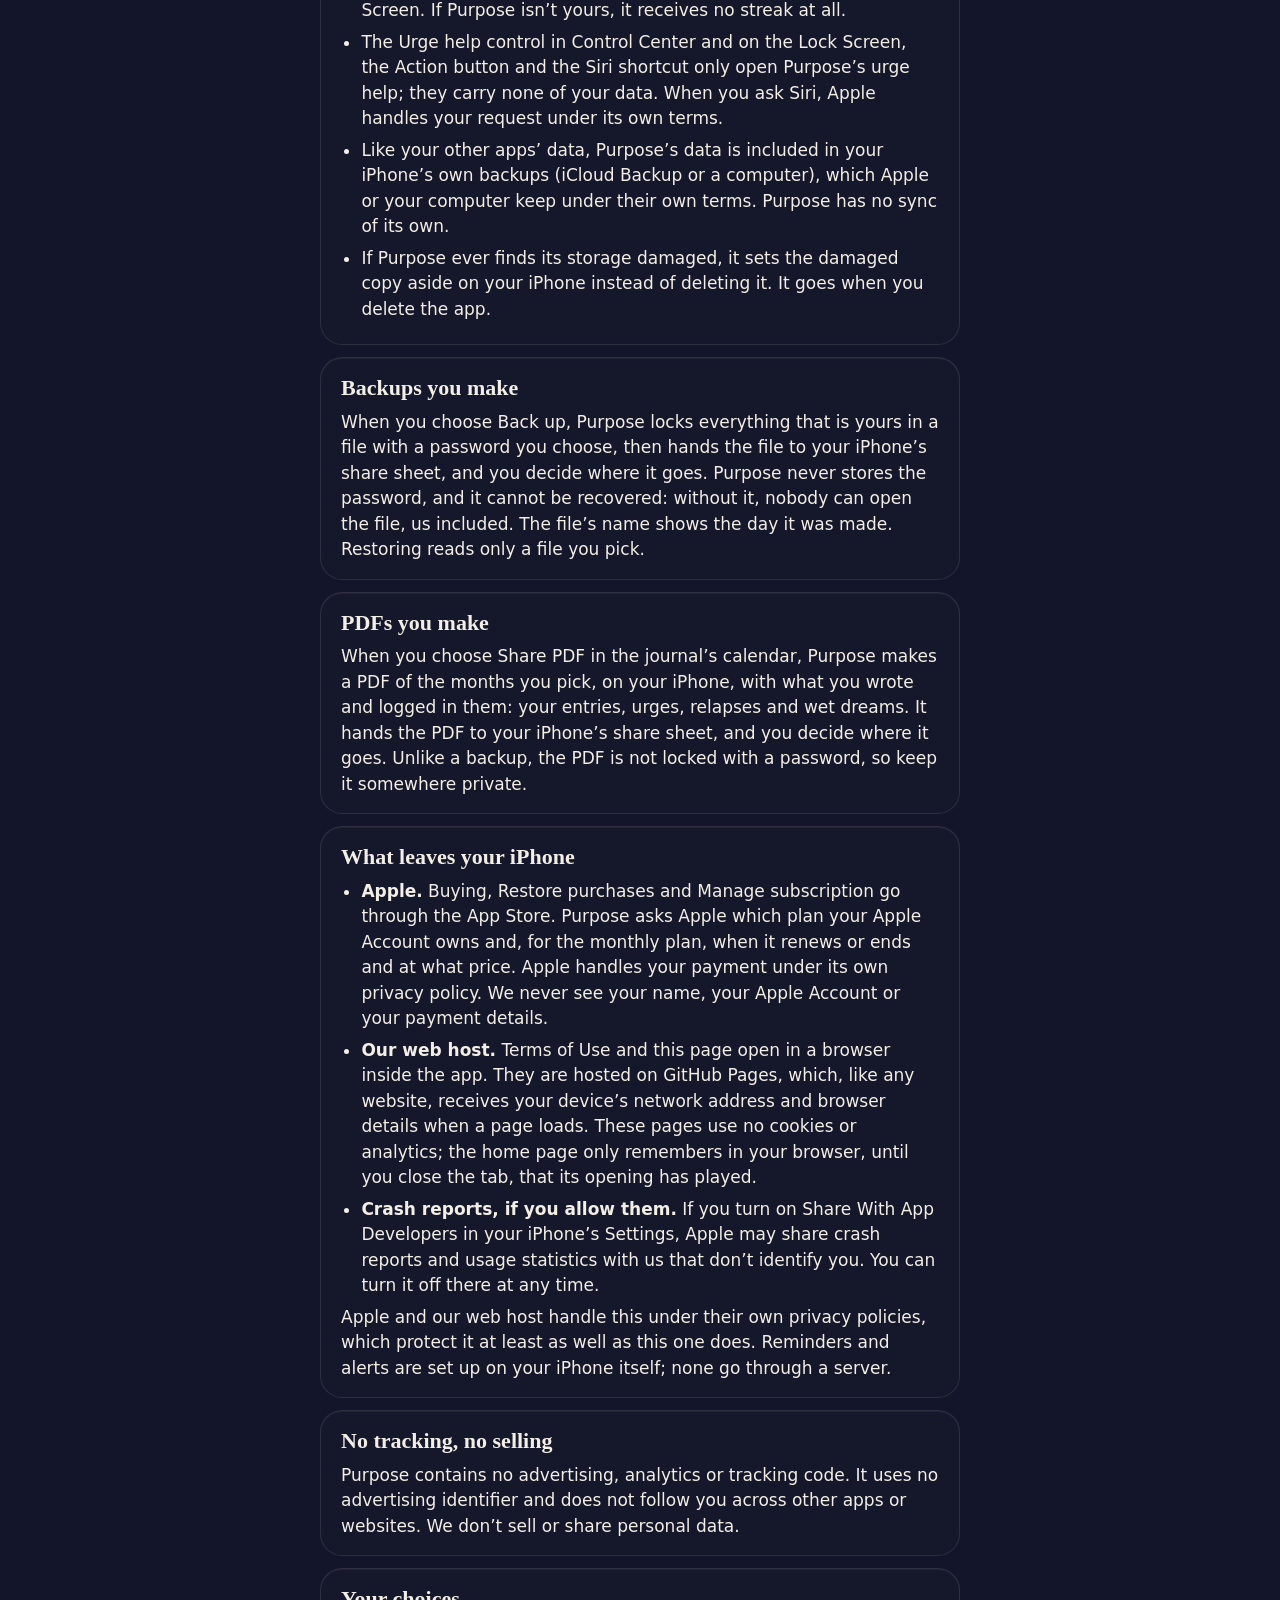
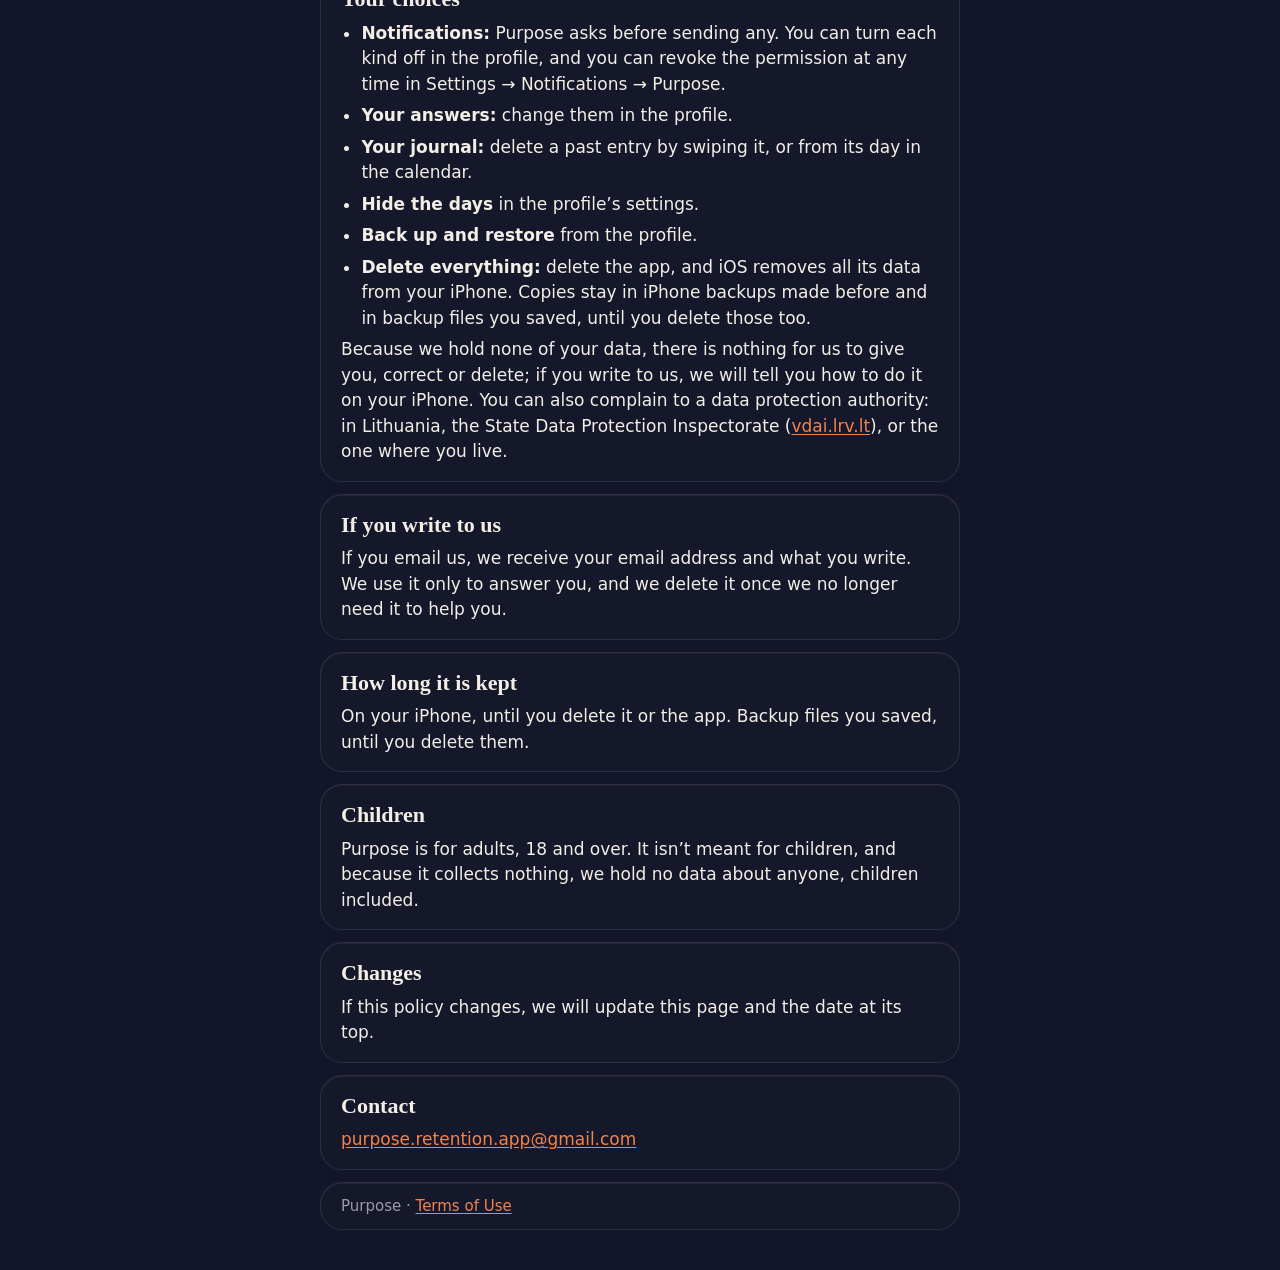
==== commit b7493bbb: "Reword the pages for urge control" ====
--- a/privacy.html
+++ b/privacy.html
@@ -21,7 +21,7 @@
 
 <div class="stack">
 <div class="card">
-<p>Purpose is an iPhone app for semen retention, published by the developer shown on its App Store page
+<p>Purpose is an iPhone app for self-discipline and urge control, published by the developer shown on its App Store page
 (“we”, “us”). This policy covers the app and its widget. You can reach us at
 <a href="mailto:purpose.retention.app@gmail.com">purpose.retention.app@gmail.com</a>.</p>
 </div>
--- a/assets/site.css
+++ b/assets/site.css
@@ -165,7 +165,7 @@
   color: var(--ink);
   text-align: center;
 }
-/* Never wider than the scene's column on a wide screen (the plate is 1536 / 2752 as wide as it is tall). */
+/* Never wider than the plate on a wide screen, over the sky above him (it is 1536 / 2752 as wide as it is tall). */
 .hero__words {
   max-width: min(30rem, 55.8vh);
   max-width: min(30rem, 55.8lvh);
